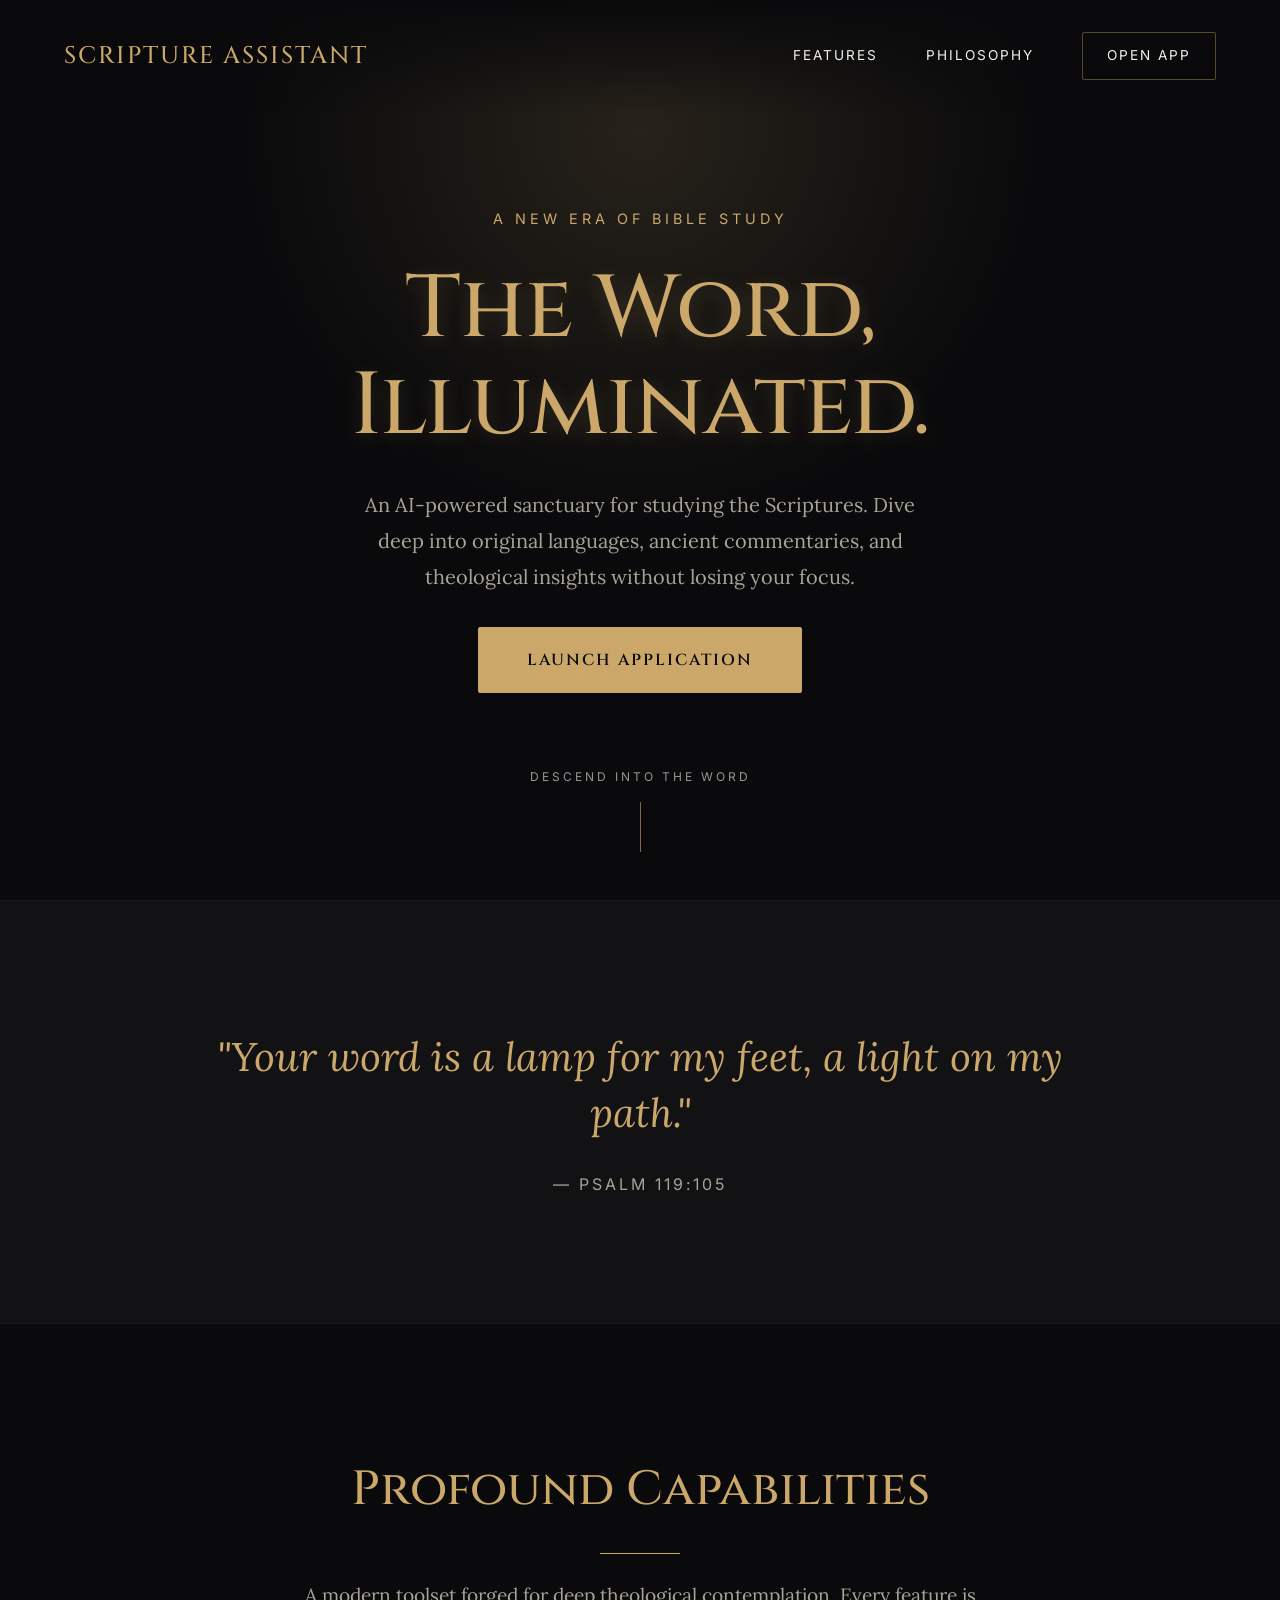
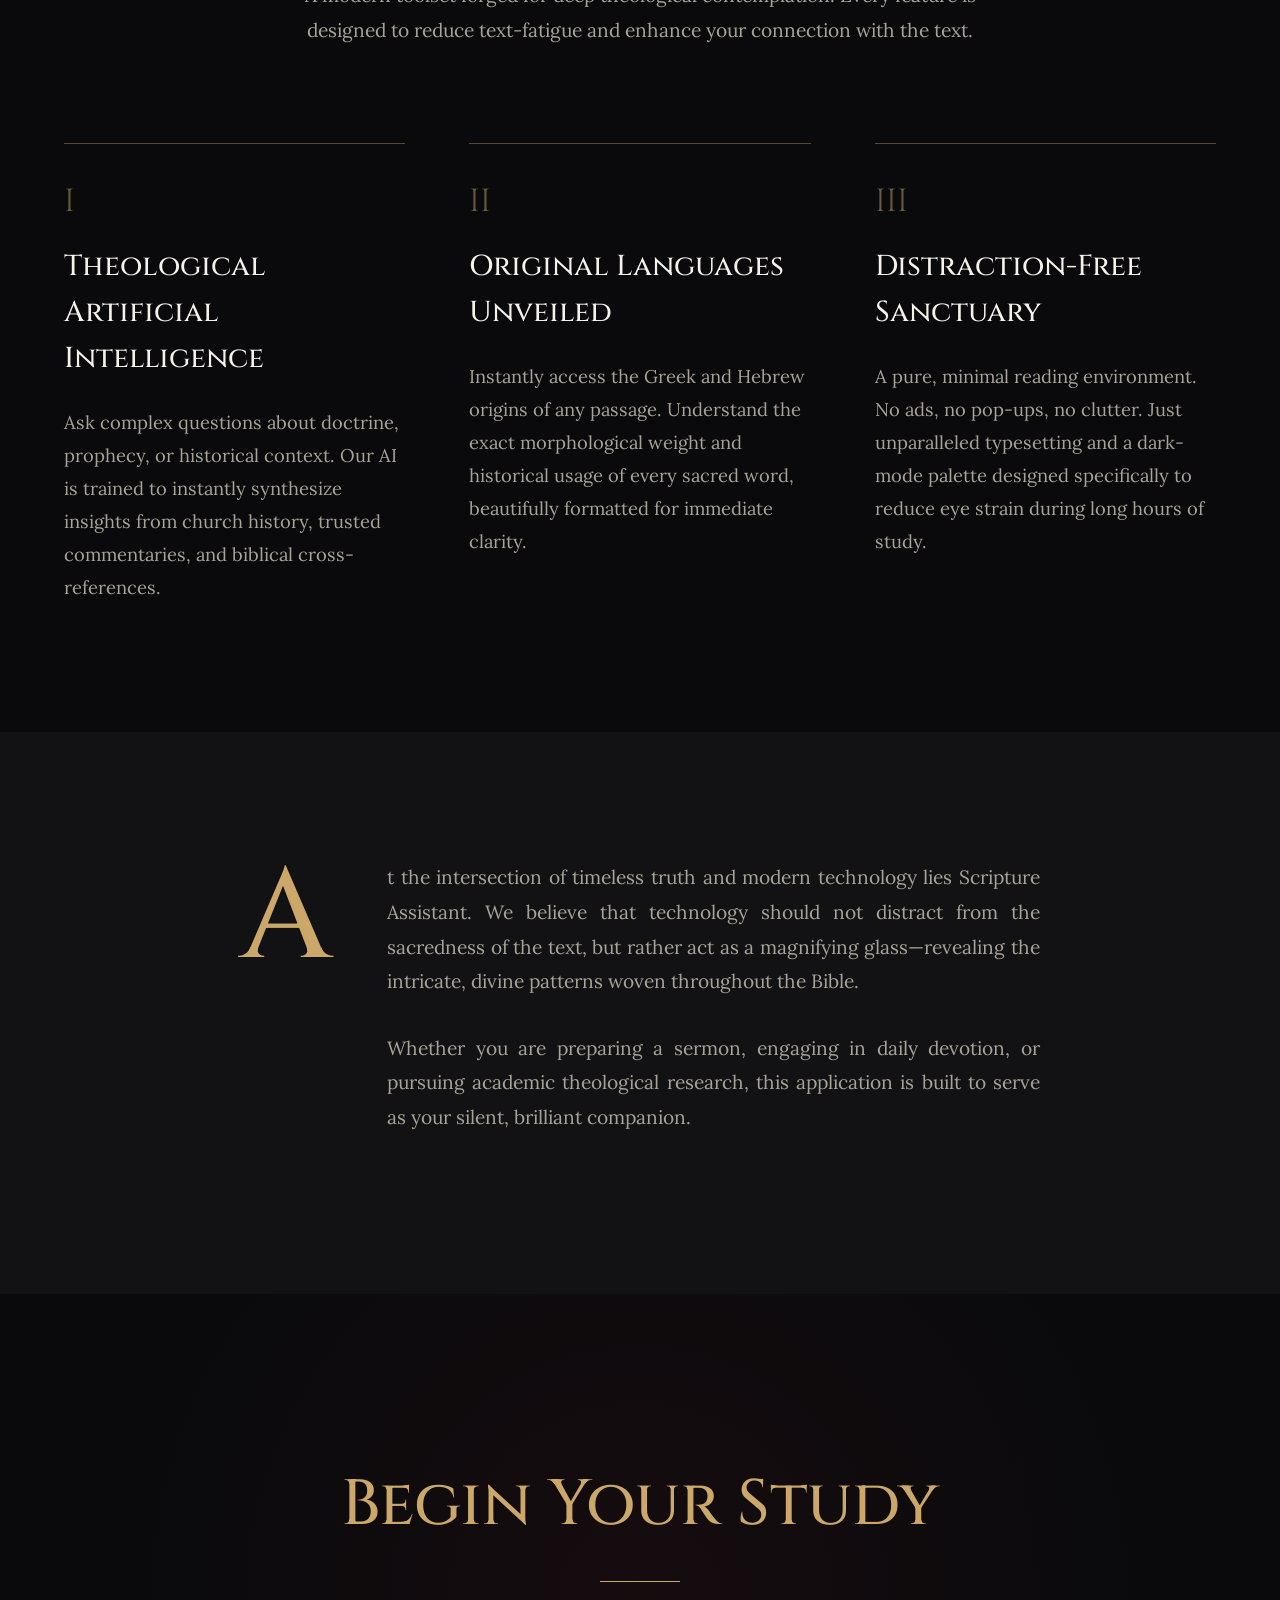
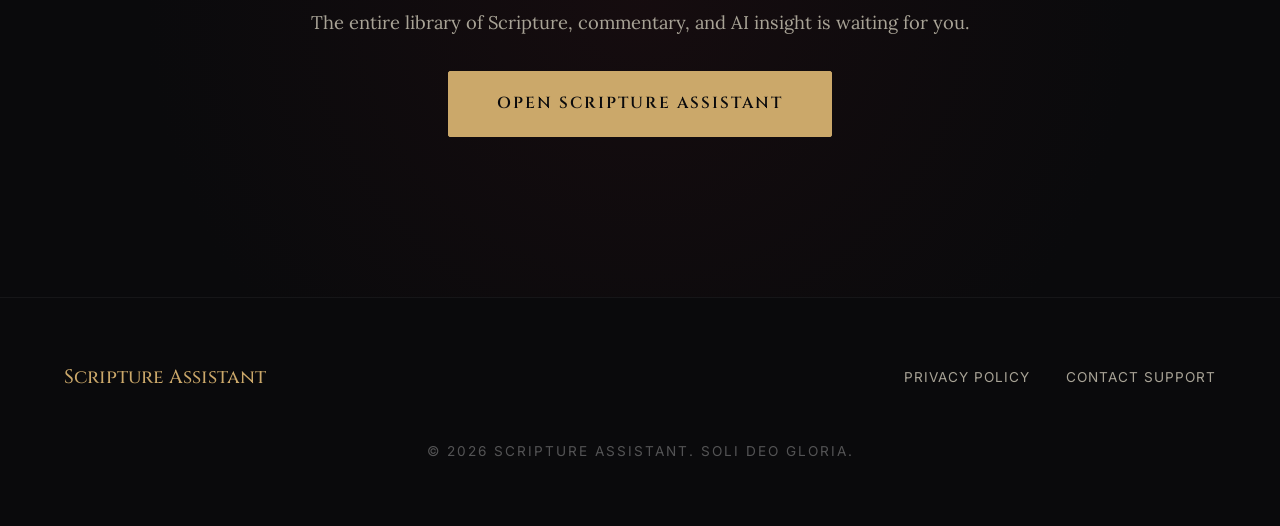
==== index.html @ 6b7ed2ab "init" ====
<!DOCTYPE html>
<html lang="en">
<head>
    <meta charset="UTF-8">
    <meta name="viewport" content="width=device-width, initial-scale=1.0">
    <title>Scripture Assistant | The Word, Illuminated</title>
    <meta name="description" content="An AI-powered sanctuary for studying the Scriptures. Dive deep into original languages, ancient commentaries, and theological insights without distraction.">
    <meta name="keywords" content="Bible AI, Scripture Assistant, Theological Insights, Original Languages Bible, Bible Commentary, AI Bible Study">
    <meta name="robots" content="index, follow">
    <link rel="canonical" href="https://scriptureassistant.com/">
    
    <!-- Open Graph (Facebook/LinkedIn) -->
    <meta property="og:title" content="Scripture Assistant | The Word, Illuminated">
    <meta property="og:description" content="An AI-powered sanctuary for studying the Scriptures. Dive deep into original languages, ancient commentaries, and theological insights.">
    <meta property="og:type" content="website">
    <meta property="og:url" content="https://scriptureassistant.com/">
    <meta property="og:image" content="https://scriptureassistant.com/opengraph-image.png">

    <!-- Twitter Card -->
    <meta name="twitter:card" content="summary_large_image">
    <meta name="twitter:title" content="Scripture Assistant | The Word, Illuminated">
    <meta name="twitter:description" content="An AI-powered sanctuary for studying the Scriptures. Dive deep into original languages, ancient commentaries, and theological insights.">
    
    <!-- JSON-LD Structured Data Schema -->
    <script type="application/ld+json">
    {
      "@context": "https://schema.org",
      "@type": "SoftwareApplication",
      "name": "Scripture Assistant",
      "applicationCategory": "EducationalApplication",
      "description": "An AI-powered Bible study tool offering theological insights and original language analysis in a distraction-free sanctuary.",
      "operatingSystem": "Web",
      "offers": {
        "@type": "Offer",
        "price": "0",
        "priceCurrency": "USD"
      },
      "url": "https://app.scriptureassistant.com"
    }
    </script>
    <link rel="stylesheet" href="styles.css">
    <link href="https://fonts.googleapis.com/css2?family=Cinzel:wght@400;500;600;700&family=Lora:ital,wght@0,400;0,500;1,400&family=Inter:wght@300;400&display=swap" rel="stylesheet">
</head>
<body>
    <header class="navbar">
        <div class="logo">Scripture Assistant</div>
        <nav class="nav-links">
            <a href="#features">Features</a>
            <a href="#about">Philosophy</a>
            <a href="https://app.scriptureassistant.com" class="cta-nav">Open App</a>
        </nav>
    </header>

    <main>
        <section class="hero-section">
            <div class="divine-light"></div>
            <div class="hero-content fade-in-up">
                <span class="eyebrow">A New Era of Bible Study</span>
                <h1>The Word,<br>Illuminated.</h1>
                <p>An AI-powered sanctuary for studying the Scriptures. Dive deep into original languages, ancient commentaries, and theological insights without losing your focus.</p>
                <a href="https://app.scriptureassistant.com" class="cta-primary">Launch Application</a>
            </div>
            <div class="scroll-indicator">
                <span>Descend into the Word</span>
                <div class="line"></div>
            </div>
        </section>

        <section id="quote" class="quote-section">
            <blockquote class="fade-in-up">
                "Your word is a lamp for my feet, a light on my path."
                <cite>— Psalm 119:105</cite>
            </blockquote>
        </section>

        <section id="features" class="capabilities-section">
            <div class="capabilities-header fade-in-up">
                <h2>Profound Capabilities</h2>
                <div class="divider"></div>
                <p class="section-subtitle">A modern toolset forged for deep theological contemplation. Every feature is designed to reduce text-fatigue and enhance your connection with the text.</p>
            </div>

            <div class="capabilities-grid">
                <div class="cap-card fade-in-up">
                    <span class="cap-num">I</span>
                    <h3>Theological Artificial Intelligence</h3>
                    <p>Ask complex questions about doctrine, prophecy, or historical context. Our AI is trained to instantly synthesize insights from church history, trusted commentaries, and biblical cross-references.</p>
                </div>
                <div class="cap-card fade-in-up" style="transition-delay: 0.2s">
                    <span class="cap-num">II</span>
                    <h3>Original Languages Unveiled</h3>
                    <p>Instantly access the Greek and Hebrew origins of any passage. Understand the exact morphological weight and historical usage of every sacred word, beautifully formatted for immediate clarity.</p>
                </div>
                <div class="cap-card fade-in-up" style="transition-delay: 0.4s">
                    <span class="cap-num">III</span>
                    <h3>Distraction-Free Sanctuary</h3>
                    <p>A pure, minimal reading environment. No ads, no pop-ups, no clutter. Just unparalleled typesetting and a dark-mode palette designed specifically to reduce eye strain during long hours of study.</p>
                </div>
            </div>
        </section>

        <section id="about" class="editorial-section">
            <div class="editorial-content fade-in-up">
                <span class="drop-cap">A</span>
                <div class="editorial-text">
                    <p>t the intersection of timeless truth and modern technology lies Scripture Assistant. We believe that technology should not distract from the sacredness of the text, but rather act as a magnifying glass—revealing the intricate, divine patterns woven throughout the Bible.</p>
                    <p>Whether you are preparing a sermon, engaging in daily devotion, or pursuing academic theological research, this application is built to serve as your silent, brilliant companion.</p>
                </div>
            </div>
        </section>

        <section class="final-cta">
            <div class="cta-content fade-in-up">
                <h2>Begin Your Study</h2>
                <div class="divider"></div>
                <p>The entire library of Scripture, commentary, and AI insight is waiting for you.</p>
                <a href="https://app.scriptureassistant.com" class="cta-primary">Open Scripture Assistant</a>
            </div>
        </section>
    </main>

    <footer class="site-footer">
        <div class="footer-content">
            <div class="footer-logo">Scripture Assistant</div>
            <div class="footer-links">
                <a href="https://app.scriptureassistant.com/privacy-policy">Privacy Policy</a>
                <a href="https://app.scriptureassistant.com/contact">Contact Support</a>
            </div>
        </div>
        <div class="copyright">
            &copy; 2026 Scripture Assistant. Soli Deo Gloria.
        </div>
    </footer>

    <script>
        // Reveal elements on scroll for that deliberate, sacred feel
        const observerOptions = {
            root: null,
            rootMargin: '0px',
            threshold: 0.15
        };

        const observer = new IntersectionObserver((entries, observer) => {
            entries.forEach(entry => {
                if (entry.isIntersecting) {
                    entry.target.classList.add('visible');
                    observer.unobserve(entry.target);
                }
            });
        }, observerOptions);

        document.querySelectorAll('.fade-in-up').forEach(el => {
            observer.observe(el);
        });
    </script>
</body>
</html>
---- styles.css ----
:root {
    --bg-primary: #0a0a0c; /* Very deep charcoal/black */
    --bg-secondary: #121215;
    --text-primary: #f5f2eb; /* Off-white, like old paper */
    --text-secondary: #a8a396;
    --gold: #cba86a;
    --gold-dim: rgba(203, 168, 106, 0.4);
    --crimson: #7a1f28;
    
    --font-display: 'Cinzel', serif;
    --font-serif: 'Lora', serif;
    --font-sans: 'Inter', sans-serif;
}

* {
    margin: 0;
    padding: 0;
    box-sizing: border-box;
    scroll-behavior: smooth;
}

body {
    background-color: var(--bg-primary);
    color: var(--text-primary);
    font-family: var(--font-serif);
    line-height: 1.6;
    overflow-x: hidden;
}

/* Beautiful Selection */
::selection {
    background: var(--gold-dim);
    color: var(--text-primary);
}

/* Typography basics */
h1, h2, h3, .logo, .footer-logo, .drop-cap {
    font-family: var(--font-display);
    font-weight: 500;
}

h1 {
    font-size: 5.5rem;
    line-height: 1.1;
    margin-bottom: 2rem;
    color: var(--gold);
    letter-spacing: -1px;
    text-shadow: 0 4px 20px rgba(203, 168, 106, 0.2);
}

h2 {
    font-size: 3rem;
    color: var(--gold);
    margin-bottom: 1rem;
}

p {
    font-size: 1.15rem;
    line-height: 1.8;
    color: var(--text-secondary);
}

a {
    transition: all 0.4s ease;
    text-decoration: none;
}

/* Scroll Animation Classes */
.fade-in-up {
    opacity: 0;
    transform: translateY(30px);
    transition: opacity 1.2s cubic-bezier(0.25, 0.46, 0.45, 0.94), 
                transform 1.2s cubic-bezier(0.25, 0.46, 0.45, 0.94);
}

.fade-in-up.visible {
    opacity: 1;
    transform: translateY(0);
}

/* Navbar */
.navbar {
    position: fixed;
    top: 0;
    width: 100%;
    padding: 2rem 4rem;
    display: flex;
    justify-content: space-between;
    align-items: center;
    z-index: 1000;
    background: linear-gradient(to bottom, var(--bg-primary) 0%, transparent 100%);
}

.logo {
    font-size: 1.5rem;
    letter-spacing: 2px;
    color: var(--gold);
    text-transform: uppercase;
}

.nav-links {
    display: flex;
    gap: 3rem;
    align-items: center;
}

.nav-links a {
    color: var(--text-primary);
    font-family: var(--font-sans);
    font-size: 0.85rem;
    letter-spacing: 2px;
    text-transform: uppercase;
}

.nav-links a:hover {
    color: var(--gold);
}

.cta-nav {
    border: 1px solid var(--gold-dim);
    padding: 0.75rem 1.5rem;
    border-radius: 2px;
}

.cta-nav:hover {
    background: var(--gold);
    color: var(--bg-primary) !important;
}

/* Components */
.divider {
    height: 1px;
    width: 80px;
    background: var(--gold);
    margin: 1.5rem auto;
}

.cta-primary {
    display: inline-block;
    background: var(--gold);
    color: var(--bg-primary);
    font-family: var(--font-display);
    font-weight: 600;
    text-transform: uppercase;
    letter-spacing: 2px;
    padding: 1.2rem 3rem;
    margin-top: 2rem;
    border-radius: 2px;
    border: 1px solid var(--gold);
}

.cta-primary:hover {
    background: transparent;
    color: var(--gold);
    box-shadow: 0 0 20px rgba(203, 168, 106, 0.2);
}

/* Hero Section */
.hero-section {
    min-height: 100vh;
    display: flex;
    flex-direction: column;
    justify-content: center;
    align-items: center;
    text-align: center;
    padding: 0 2rem;
    position: relative;
    overflow: hidden;
}

.divine-light {
    position: absolute;
    top: -30%;
    left: 50%;
    transform: translateX(-50%);
    width: 800px;
    height: 800px;
    background: radial-gradient(circle, rgba(203,168,106,0.15) 0%, rgba(10,10,12,0) 70%);
    z-index: -1;
}

.hero-content {
    max-width: 800px;
    z-index: 1;
}

.eyebrow {
    font-family: var(--font-sans);
    font-size: 0.9rem;
    letter-spacing: 4px;
    text-transform: uppercase;
    color: var(--gold);
    display: block;
    margin-bottom: 2rem;
}

.hero-content p {
    font-size: 1.25rem;
    max-width: 600px;
    margin: 0 auto;
}

.scroll-indicator {
    position: absolute;
    bottom: 3rem;
    display: flex;
    flex-direction: column;
    align-items: center;
    gap: 1rem;
    opacity: 0.6;
}

.scroll-indicator span {
    font-family: var(--font-sans);
    font-size: 0.75rem;
    letter-spacing: 3px;
    text-transform: uppercase;
}

.scroll-indicator .line {
    width: 1px;
    height: 50px;
    background: var(--gold);
}

/* Quote Section */
.quote-section {
    padding: 8rem 2rem;
    background: var(--bg-secondary);
    display: flex;
    justify-content: center;
    border-top: 1px solid rgba(255,255,255,0.03);
    border-bottom: 1px solid rgba(255,255,255,0.03);
}

blockquote {
    max-width: 900px;
    text-align: center;
    font-size: 2.5rem;
    color: var(--gold);
    font-style: italic;
    line-height: 1.4;
}

cite {
    display: block;
    font-family: var(--font-sans);
    font-size: 1rem;
    font-style: normal;
    letter-spacing: 3px;
    text-transform: uppercase;
    color: var(--text-secondary);
    margin-top: 2rem;
}

/* Capabilities Section */
.capabilities-section {
    padding: 8rem 4rem;
    max-width: 1400px;
    margin: 0 auto;
}

.capabilities-header {
    text-align: center;
    margin-bottom: 6rem;
}

.section-subtitle {
    max-width: 700px;
    margin: 0 auto;
    font-size: 1.2rem;
}

.capabilities-grid {
    display: grid;
    grid-template-columns: repeat(3, 1fr);
    gap: 4rem;
}

.cap-card {
    border-top: 1px solid var(--gold-dim);
    padding-top: 2rem;
}

.cap-num {
    font-family: var(--font-display);
    font-size: 2rem;
    color: var(--gold);
    opacity: 0.5;
    display: block;
    margin-bottom: 1rem;
}

.cap-card h3 {
    font-size: 1.8rem;
    margin-bottom: 1.5rem;
    color: var(--text-primary);
}

/* Editorial Section */
.editorial-section {
    padding: 8rem 2rem;
    background: var(--bg-secondary);
    display: flex;
    justify-content: center;
}

.editorial-content {
    max-width: 800px;
    display: flex;
    gap: 2rem;
    align-items: flex-start;
}

.drop-cap {
    font-size: 8rem;
    line-height: 0.8;
    color: var(--gold);
    float: left;
    margin-right: 1.5rem;
    margin-top: 0.5rem;
}

.editorial-text p {
    margin-bottom: 2rem;
    font-size: 1.2rem;
    text-align: justify;
}

/* Final CTA */
.final-cta {
    padding: 10rem 2rem;
    text-align: center;
    background: radial-gradient(circle at center, rgba(122, 31, 40, 0.1) 0%, var(--bg-primary) 70%);
}

.final-cta h2 {
    font-size: 4rem;
}

/* Footer */
.site-footer {
    padding: 4rem;
    border-top: 1px solid rgba(255,255,255,0.05);
}

.footer-content {
    display: flex;
    justify-content: space-between;
    align-items: center;
    margin-bottom: 3rem;
}

.footer-logo {
    font-size: 1.2rem;
    color: var(--gold);
}

.footer-links a {
    color: var(--text-secondary);
    font-family: var(--font-sans);
    font-size: 0.85rem;
    text-transform: uppercase;
    letter-spacing: 1px;
    margin-left: 2rem;
}

.footer-links a:hover {
    color: var(--gold);
}

.copyright {
    text-align: center;
    font-family: var(--font-sans);
    font-size: 0.85rem;
    color: rgba(255,255,255,0.3);
    text-transform: uppercase;
    letter-spacing: 2px;
}

/* Responsive */
@media (max-width: 1024px) {
    .capabilities-grid { grid-template-columns: repeat(2, 1fr); }
    h1 { font-size: 4rem; }
}

@media (max-width: 768px) {
    .navbar { flex-direction: column; gap: 1rem; padding: 1.5rem; }
    .nav-links { gap: 1.5rem; }
    .capabilities-grid { grid-template-columns: 1fr; }
    h1 { font-size: 3rem; }
    blockquote { font-size: 1.8rem; }
    .editorial-content { flex-direction: column; }
    .footer-content { flex-direction: column; gap: 2rem; text-align: center; }
    .footer-links a { margin: 0 1rem; display: block; margin-bottom: 1rem; }
}
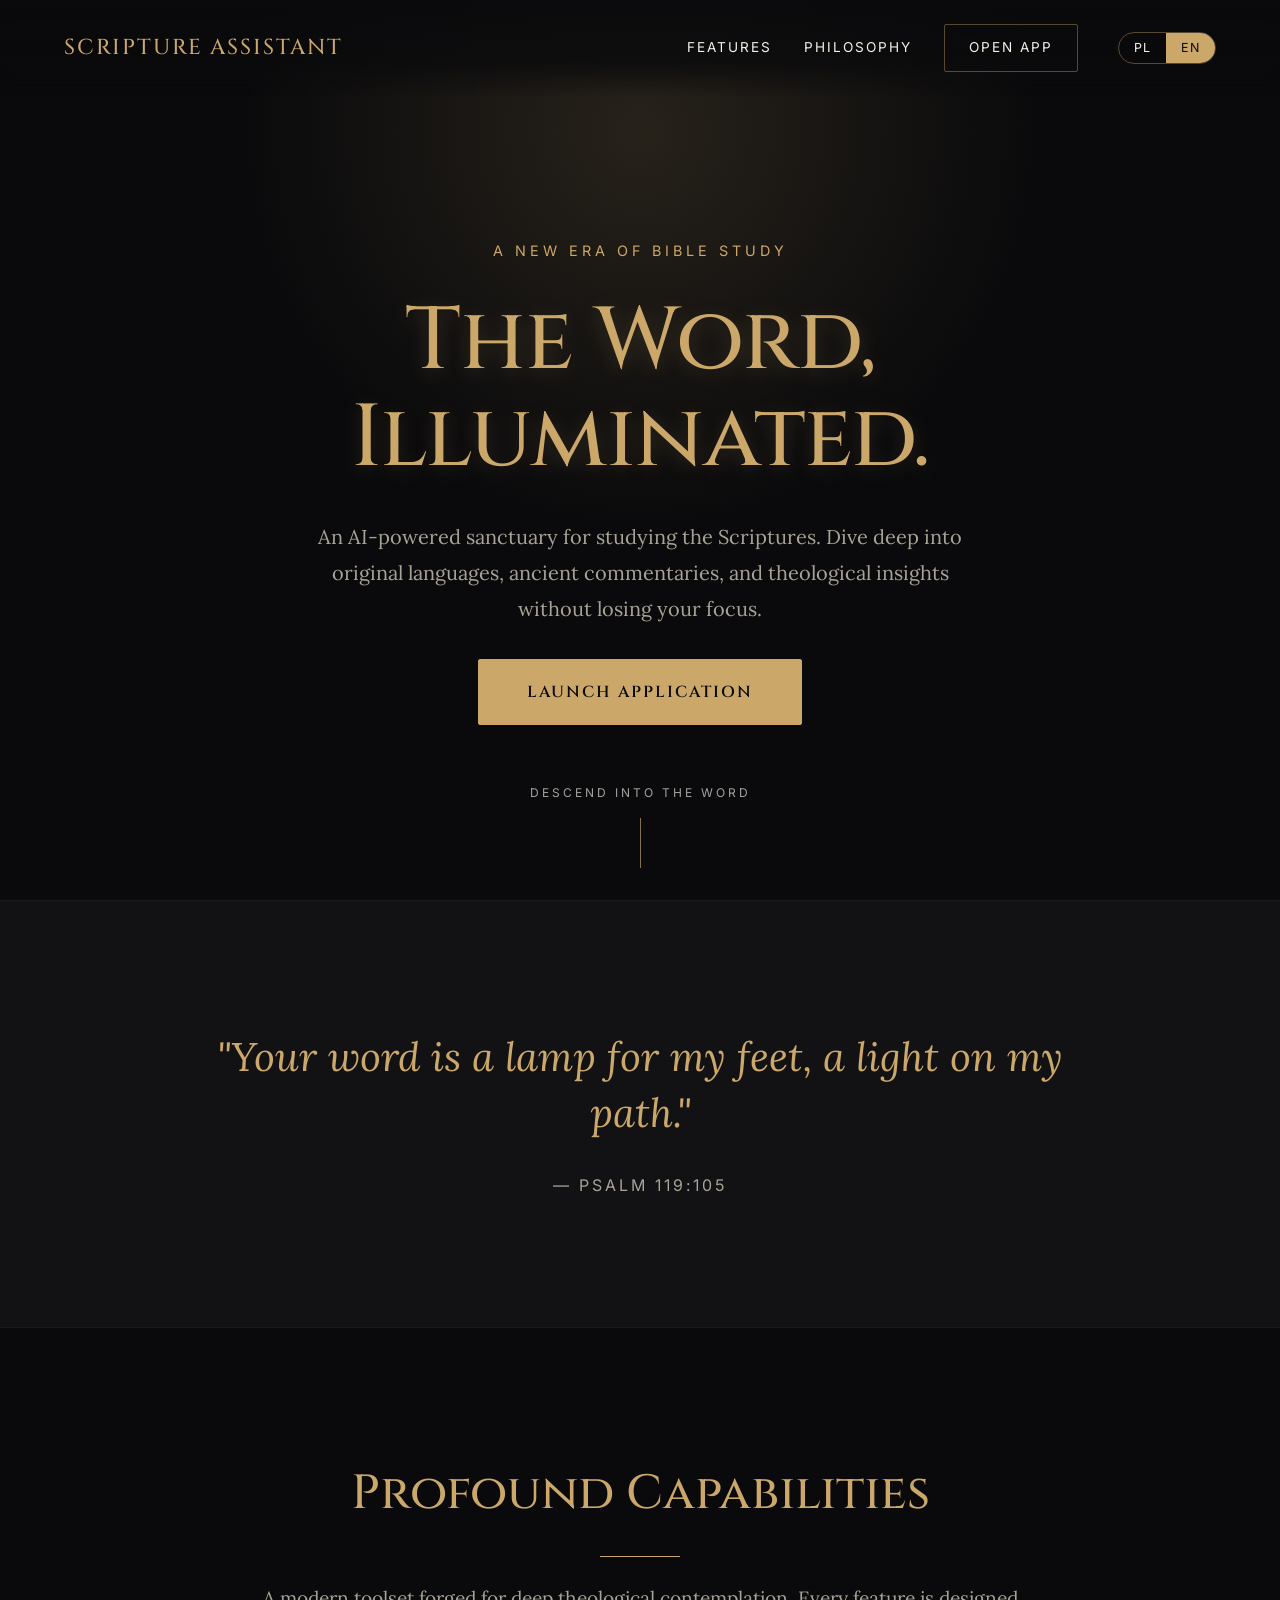
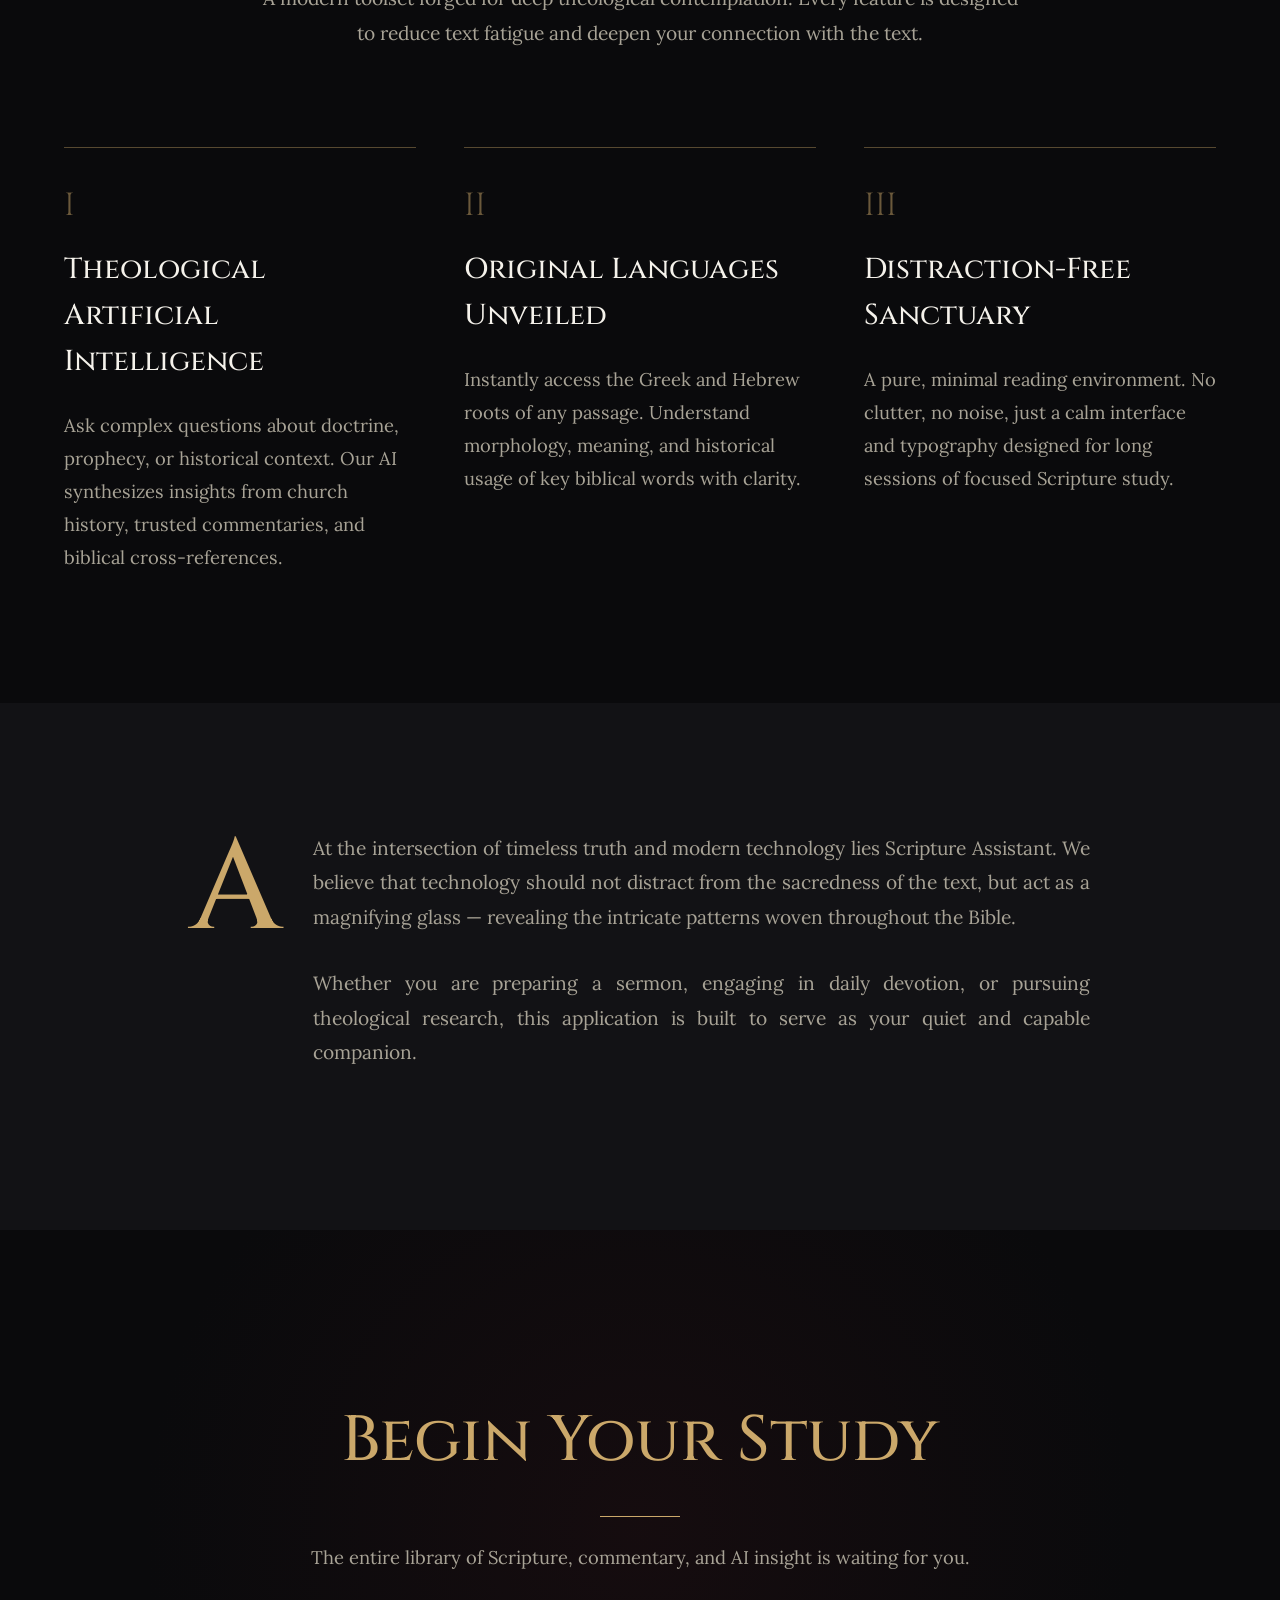
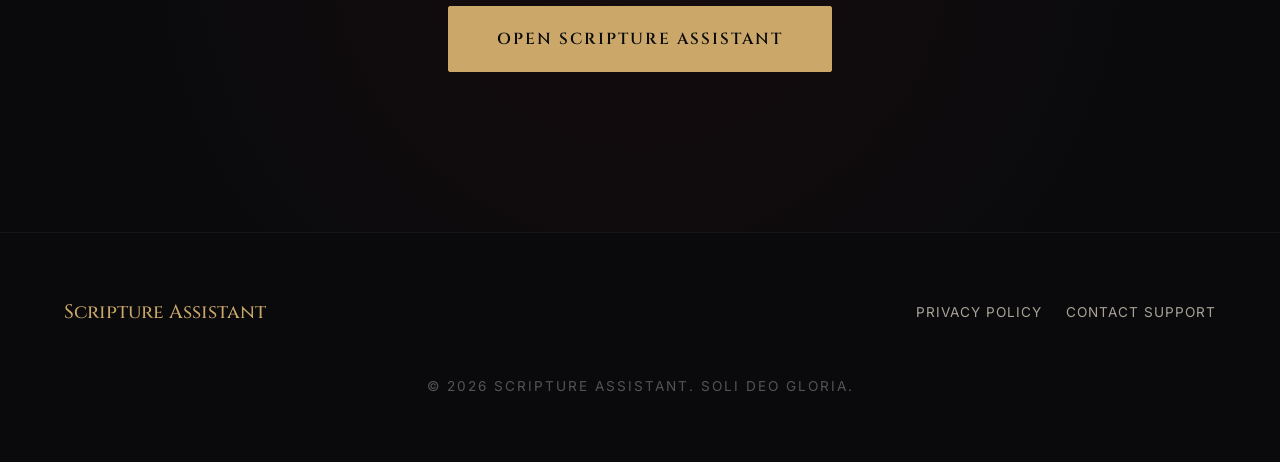
==== commit 79582782: "feat: Add multi-language support, implement responsive design, and enhance styling with new CSS vari" ====
--- a/index.html
+++ b/index.html
@@ -1,157 +1,21 @@
 <!DOCTYPE html>
 <html lang="en">
 <head>
-    <meta charset="UTF-8">
-    <meta name="viewport" content="width=device-width, initial-scale=1.0">
-    <title>Scripture Assistant | The Word, Illuminated</title>
-    <meta name="description" content="An AI-powered sanctuary for studying the Scriptures. Dive deep into original languages, ancient commentaries, and theological insights without distraction.">
-    <meta name="keywords" content="Bible AI, Scripture Assistant, Theological Insights, Original Languages Bible, Bible Commentary, AI Bible Study">
-    <meta name="robots" content="index, follow">
-    <link rel="canonical" href="https://scriptureassistant.com/">
-    
-    <!-- Open Graph (Facebook/LinkedIn) -->
-    <meta property="og:title" content="Scripture Assistant | The Word, Illuminated">
-    <meta property="og:description" content="An AI-powered sanctuary for studying the Scriptures. Dive deep into original languages, ancient commentaries, and theological insights.">
-    <meta property="og:type" content="website">
-    <meta property="og:url" content="https://scriptureassistant.com/">
-    <meta property="og:image" content="https://scriptureassistant.com/opengraph-image.png">
-
-    <!-- Twitter Card -->
-    <meta name="twitter:card" content="summary_large_image">
-    <meta name="twitter:title" content="Scripture Assistant | The Word, Illuminated">
-    <meta name="twitter:description" content="An AI-powered sanctuary for studying the Scriptures. Dive deep into original languages, ancient commentaries, and theological insights.">
-    
-    <!-- JSON-LD Structured Data Schema -->
-    <script type="application/ld+json">
-    {
-      "@context": "https://schema.org",
-      "@type": "SoftwareApplication",
-      "name": "Scripture Assistant",
-      "applicationCategory": "EducationalApplication",
-      "description": "An AI-powered Bible study tool offering theological insights and original language analysis in a distraction-free sanctuary.",
-      "operatingSystem": "Web",
-      "offers": {
-        "@type": "Offer",
-        "price": "0",
-        "priceCurrency": "USD"
-      },
-      "url": "https://app.scriptureassistant.com"
-    }
-    </script>
-    <link rel="stylesheet" href="styles.css">
-    <link href="https://fonts.googleapis.com/css2?family=Cinzel:wght@400;500;600;700&family=Lora:ital,wght@0,400;0,500;1,400&family=Inter:wght@300;400&display=swap" rel="stylesheet">
+  <meta charset="UTF-8">
+  <meta name="viewport" content="width=device-width, initial-scale=1.0">
+  <title>Scripture Assistant</title>
+  <meta name="robots" content="noindex, follow">
+  <link rel="canonical" href="https://scriptureassistant.com/">
+  <script>
+    (function () {
+      const langs = navigator.languages || [navigator.language || "en"];
+      const isPolish = langs.some(lang => lang.toLowerCase().startsWith("pl"));
+      window.location.replace(isPolish ? "/pl/" : "/en/");
+    })();
+  </script>
+  <noscript>
+    <meta http-equiv="refresh" content="0; url=/en/">
+  </noscript>
 </head>
-<body>
-    <header class="navbar">
-        <div class="logo">Scripture Assistant</div>
-        <nav class="nav-links">
-            <a href="#features">Features</a>
-            <a href="#about">Philosophy</a>
-            <a href="https://app.scriptureassistant.com" class="cta-nav">Open App</a>
-        </nav>
-    </header>
-
-    <main>
-        <section class="hero-section">
-            <div class="divine-light"></div>
-            <div class="hero-content fade-in-up">
-                <span class="eyebrow">A New Era of Bible Study</span>
-                <h1>The Word,<br>Illuminated.</h1>
-                <p>An AI-powered sanctuary for studying the Scriptures. Dive deep into original languages, ancient commentaries, and theological insights without losing your focus.</p>
-                <a href="https://app.scriptureassistant.com" class="cta-primary">Launch Application</a>
-            </div>
-            <div class="scroll-indicator">
-                <span>Descend into the Word</span>
-                <div class="line"></div>
-            </div>
-        </section>
-
-        <section id="quote" class="quote-section">
-            <blockquote class="fade-in-up">
-                "Your word is a lamp for my feet, a light on my path."
-                <cite>— Psalm 119:105</cite>
-            </blockquote>
-        </section>
-
-        <section id="features" class="capabilities-section">
-            <div class="capabilities-header fade-in-up">
-                <h2>Profound Capabilities</h2>
-                <div class="divider"></div>
-                <p class="section-subtitle">A modern toolset forged for deep theological contemplation. Every feature is designed to reduce text-fatigue and enhance your connection with the text.</p>
-            </div>
-
-            <div class="capabilities-grid">
-                <div class="cap-card fade-in-up">
-                    <span class="cap-num">I</span>
-                    <h3>Theological Artificial Intelligence</h3>
-                    <p>Ask complex questions about doctrine, prophecy, or historical context. Our AI is trained to instantly synthesize insights from church history, trusted commentaries, and biblical cross-references.</p>
-                </div>
-                <div class="cap-card fade-in-up" style="transition-delay: 0.2s">
-                    <span class="cap-num">II</span>
-                    <h3>Original Languages Unveiled</h3>
-                    <p>Instantly access the Greek and Hebrew origins of any passage. Understand the exact morphological weight and historical usage of every sacred word, beautifully formatted for immediate clarity.</p>
-                </div>
-                <div class="cap-card fade-in-up" style="transition-delay: 0.4s">
-                    <span class="cap-num">III</span>
-                    <h3>Distraction-Free Sanctuary</h3>
-                    <p>A pure, minimal reading environment. No ads, no pop-ups, no clutter. Just unparalleled typesetting and a dark-mode palette designed specifically to reduce eye strain during long hours of study.</p>
-                </div>
-            </div>
-        </section>
-
-        <section id="about" class="editorial-section">
-            <div class="editorial-content fade-in-up">
-                <span class="drop-cap">A</span>
-                <div class="editorial-text">
-                    <p>t the intersection of timeless truth and modern technology lies Scripture Assistant. We believe that technology should not distract from the sacredness of the text, but rather act as a magnifying glass—revealing the intricate, divine patterns woven throughout the Bible.</p>
-                    <p>Whether you are preparing a sermon, engaging in daily devotion, or pursuing academic theological research, this application is built to serve as your silent, brilliant companion.</p>
-                </div>
-            </div>
-        </section>
-
-        <section class="final-cta">
-            <div class="cta-content fade-in-up">
-                <h2>Begin Your Study</h2>
-                <div class="divider"></div>
-                <p>The entire library of Scripture, commentary, and AI insight is waiting for you.</p>
-                <a href="https://app.scriptureassistant.com" class="cta-primary">Open Scripture Assistant</a>
-            </div>
-        </section>
-    </main>
-
-    <footer class="site-footer">
-        <div class="footer-content">
-            <div class="footer-logo">Scripture Assistant</div>
-            <div class="footer-links">
-                <a href="https://app.scriptureassistant.com/privacy-policy">Privacy Policy</a>
-                <a href="https://app.scriptureassistant.com/contact">Contact Support</a>
-            </div>
-        </div>
-        <div class="copyright">
-            &copy; 2026 Scripture Assistant. Soli Deo Gloria.
-        </div>
-    </footer>
-
-    <script>
-        // Reveal elements on scroll for that deliberate, sacred feel
-        const observerOptions = {
-            root: null,
-            rootMargin: '0px',
-            threshold: 0.15
-        };
-
-        const observer = new IntersectionObserver((entries, observer) => {
-            entries.forEach(entry => {
-                if (entry.isIntersecting) {
-                    entry.target.classList.add('visible');
-                    observer.unobserve(entry.target);
-                }
-            });
-        }, observerOptions);
-
-        document.querySelectorAll('.fade-in-up').forEach(el => {
-            observer.observe(el);
-        });
-    </script>
-</body>
-</html>
+<body></body>
+</html>
